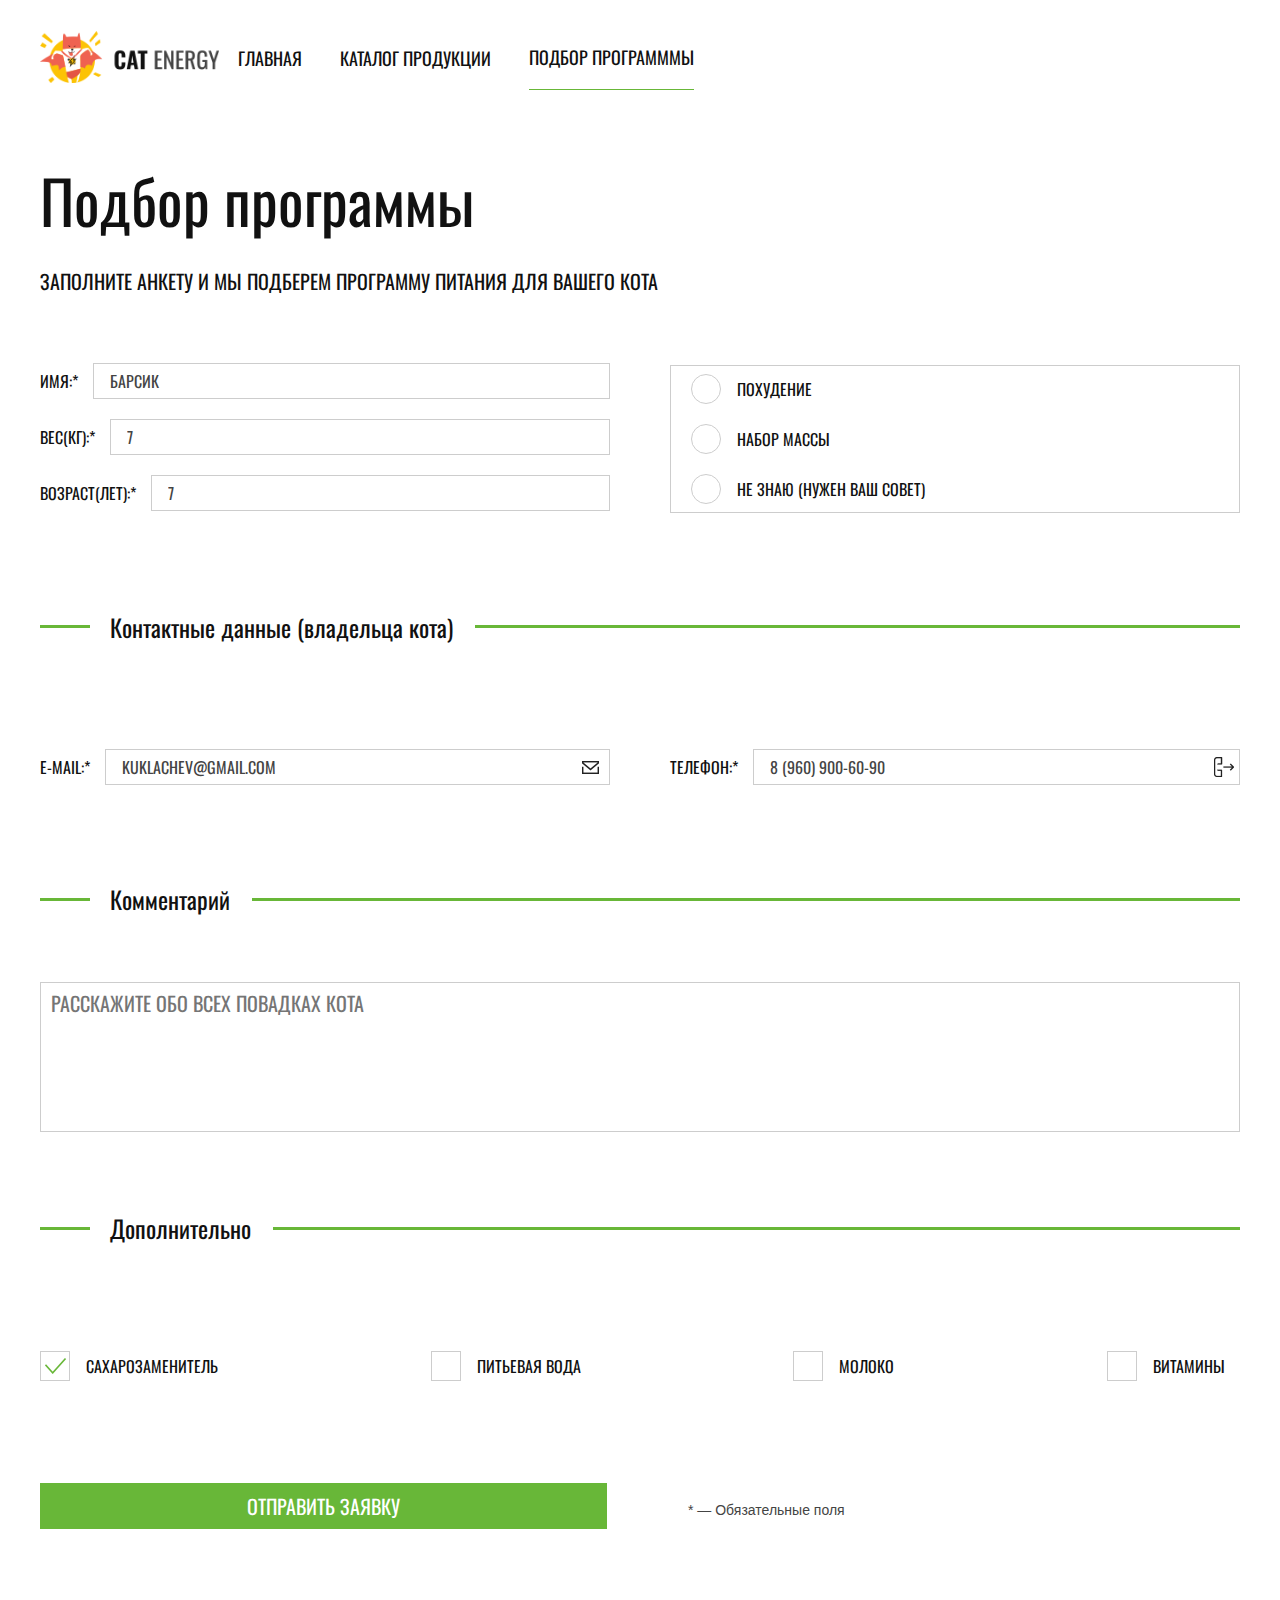
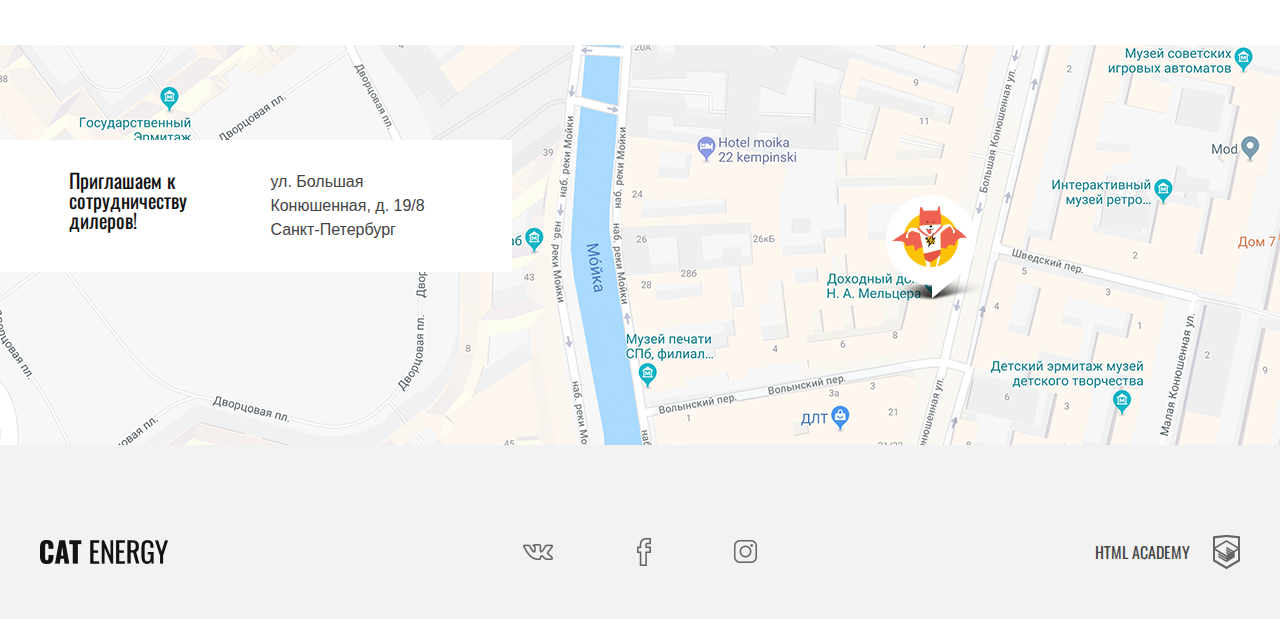
==== form.html @ 874695fe "Add files via upload" ====
<!DOCTYPE html>
<html lang="en">
<head>
    <meta charset="UTF-8">
    <meta http-equiv="X-UA-Compatible" content="IE=edge">
    <meta name="viewport" content="width=device-width, initial-scale=1.0">
    <link rel="stylesheet" href="css/style.css">
    <link href="https://fonts.googleapis.com/css2?family=Oswald&display=swap" rel="stylesheet">
    <title>Form</title>
</head>
<body>
    <header class="header ">
        <div class="header__content ounter ">
            <div class="header__menu menu inner ">
                
                <div class="menu__logo logo ">
                    <a href="index.html">
                        <img src="img/logo-mobile.svg.png" alt="Логотип" width="33px" class="logo__modile logo">
                    </a>
                    <a href="index.html">
                        <img src="img/logo-desktop.svg.png" alt="Логотип" width="202px" class="logo__main logo">
                    </a>
                </div>

                
                    <div class="logo__center">
                        <img src="img/logo-mobile-header.svg.png" alt="Логотип" width="101px" class="logo__center">
                    </div>
               

                <div class="menu__burger ">
                    <span class="menu__burger-item">

                    </span>
                </div>
                
                <nav class="menu__nav">
                    
                    <ul class="menu__list">
                        <il class="menu__item">

                            <a href="index.html" class="menu__link menu__alt">
                                Главная
                            </a>
                        </il>
                        <il class="menu__item">

                            <a href="catalog.html" class="menu__link menu__alt">
                                Каталог продукции
                            </a>
                        </il>
                        <il class="menu__item">

                            <a href="form.html" class="menu__link  menu__alt menu__checked-alt">
                                Подбор программмы
                            </a>
                        </il>
                    </ul>
                </nav>
            </div>
        </div>
    </header>

    <main class="main">
        <form action="" class="form ounter">

            <div class="form__content inner">
                <h2 class="form__title title">
                    Подбор программы
                </h2>

                <p class="form__big-text big-text">
                    Заполните анкету и мы подберем 
                    программу питания для вашего кота
                </p>

                <div class="form__wrapper">
                    <div class="form__wrapper-info">
                        <label class="form__label label">
                            <span class="form__characteristic">Имя:*</span>
                            <input type="text" class="form__input" placeholder="Барсик">
                        </label>

                        <label class="form__label label">
                            <span class="form__characteristic">Вес(кг):*</span>
                            <input type="text" class="form__input" placeholder="7">
                        </label>

                        <label class="form__label label">
                            <span class="form__characteristic">Возраст(лет):*</span>
                            <input type="text" class="form__input" placeholder="7">
                        </label>
                    </div>

                    <div class="form__radio-wrapper form__wrapper-info">
                        <label class=" form__label-radio form__label ">
                            <input type="radio" class="form__radio visually-hidden"name="1"  >
                            <span class="radio-button"></span>
                            <span class="form__characteristic">Похудение</span>
                        </label>

                        <label class=" form__label-radio form__label">
                            <input type="radio" class="form__radio visually-hidden" name="2" >
                            <span class="radio-button"></span>
                            <span class="form__characteristic">Набор массы</span>
                        </label>

                        <label class=" form__label-radio form__label">
                            <input type="radio" class="form__radio visually-hidden" name="3" >
                            <span class="radio-button"></span>
                            <span class="form__characteristic">Не знаю (нужен ваш совет)</span>
                        </label>

                        
                    </div>
                </div>
            </div>

            <div class="form__content inner">
                <h3 class="form__subtitle subtitle">
                    Контактные данные (владельца кота)
                </h3>

                <div class="form__wrapper">
                    
                    <div class="form__wrapper-info">
                        
                        <label class="form__label label">
                            <span class="form__characteristic">E-mail:*</span>

                            <input type="email" class="form__input form__email" placeholder="kuklachev@gmail.com">
                        </label>
                    </div>

                    <div class="form__wrapper-info form__wrapper-number ">
                        <label class="form__label label ">
                            <span class="form__characteristic">Телефон:*</span>

                            <input type="tel" class="form__input form__humber" placeholder="8 (960) 900-60-90" >
                        </label>
                    </div>
                </div>

            </div>

            <div class="form__content inner">
                <h3 class="form__subtitle subtitle">
                    Комментарий
                </h3>

          
                    <div class="form__wrapper-info form__wrapper-comment">
                        <textarea class="form__area" placeholder="Расскажите обо всех повадках кота"></textarea>
                    </div>
               
            </div>


            <div class="form__content inner">
                <h3 class="form__subtitle subtitle">
                    Дополнительно
                </h3>
                <div class="form__wrapper form__checkbox-wrapper">

                    
                    <label class=" form__label-checkbox  ">
                        <input type="checkbox" class="form__input-checkbox visually-hidden" checked >
                        <span class="checkbox"></span>
                        <span class="form__characteristic">Сахарозаменитель</span>
                    </label>
    
                    <label class=" form__label-checkbox ">
                        <input type="checkbox" class="form__input-checkbox visually-hidden"  >
                        <span class="checkbox"></span>
                        <span class="form__characteristic">Питьевая вода</span>
                    </label>
    
                    <label class=" form__label-checkbox  ">
                        <input type="checkbox" class="form__input-checkbox visually-hidden"  >
                        <span class="checkbox"></span>
                        <span class="form__characteristic">Молоко</span>
                    </label>
    
                    <label class=" form__label-checkbox ">
                        <input type="checkbox" class="form__input-checkbox visually-hidden">
                        <span class="checkbox"></span>
                        <span class="form__characteristic">Витамины</span>
                    </label>
    
                    
                </div>
               
            </div>

            <div class="form__content inner">
                <div class="form__button">

                    <button type="submit" class=" button">
                        Отправить заявку
                    </button>
    
                    <p class="text__little">
                        * — Обязательные поля
                    </p>

                </div>

            </div>

            
        </form>
    </main>

    <section class="map">
        <div class="ounter">
            <div class="map__content ">
                <p class="map__text-big">
                    Приглашаем к сотрудничеству дилеров!
                </p>

                <p class="map__adress">
                    ул. Большая
                    Конюшенная, д. 19/8 
                    <span class="city">Санкт-Петербург</span>
                </p>
            </div>
        </div>    
    </section>
    <footer class="footer ">
        <div class="ounter">
            <div class="footer__content inner">
                <div class="footer__logo">
                    <img src="img/footer-logo.svg.png" alt="">
                </div>

                <div class="footer__media">
                    <a href="" class="social-link">
                        <img src="img/vk.svg.png" alt="" class="footer__social-logo">
                    </a>
                    <a href="" class="social-link">
                        <img src="img/fb.svg.png" alt="" class="footer__social-logo">
                    </a>
                    <a href="" class="social-link">
                        <img src="img/insta.svg.png" alt="" class="footer__social-logo">
                    </a>

                </div>

                <div class="footer__html-logo">
                    <p class="footer__academy">
                        <a href="" class="footer__link"> HTML ACADEMY</a>
                    </p>

                    <a href="" >
                        <img src="img/htmlacademy.svg.png" alt="">
                    </a>
                </div>
            </div>
        </div>
    </footer>

    
<script src="js/script.js"></script>
</body>
</html>
---- css/style.css ----
@charset "UTF-8";
/*Обнуление*/
* {
  padding: 0;
  margin: 0;
  border: 0;
}

*, *:before, *:after {
  -moz-box-sizing: border-box;
  -webkit-box-sizing: border-box;
  box-sizing: border-box;
}

:focus, :active {
  outline: none;
}

a:focus, a:active {
  outline: none;
}

nav, footer, header, aside {
  display: block;
}

html, body {
  height: 100%;
  width: 100%;
  font-size: 100%;
  line-height: 1;
  font-size: 14px;
  -ms-text-size-adjust: 100%;
  -moz-text-size-adjust: 100%;
  -webkit-text-size-adjust: 100%;
}

input, button, textarea {
  font-family: inherit;
}

input::-ms-clear {
  display: none;
}

button {
  cursor: pointer;
}

button::-moz-focus-inner {
  padding: 0;
  border: 0;
}

a, a:visited {
  text-decoration: none;
}

a:hover {
  text-decoration: none;
}

ul li {
  list-style: none;
}

img {
  vertical-align: top;
}

h1, h2, h3, h4, h5, h6 {
  font-size: inherit;
  font-weight: 400;
}

/*--------------------*/
/* COLORS */
/* COLORS */
/* MIXINS  */
.visually-hidden {
  position: absolute;
  width: 1px;
  height: 1px;
  margin: -1px;
  border: 0;
  padding: 0;
  white-space: nowrap;
  clip-path: inset(100%);
  clip: rect(0 0 0 0);
  overflow: hidden;
}

.ounter {
  max-width: 767px;
  margin: 0 auto;
}

.inner {
  padding: 0 20px;
}

img {
  max-width: 100%;
}

html {
  height: 100%;
}

button:hover, button:focus {
  opacity: 0.8;
}
button:active {
  opacity: 0.5;
}

body {
  height: 100%;
  font-family: Arial, sans-serif;
}

.header {
  justify-self: flex-start;
  z-index: 5;
  position: relative;
}
.header .header__content {
  padding-top: 11px;
  min-height: 65px;
  z-index: 5;
  position: relative;
}
.header .header__menu {
  display: flex;
  justify-content: space-between;
  align-items: center;
  flex-wrap: wrap;
  position: relative;
}
.header .logo__main {
  display: none;
}
.header .menu__nav {
  width: 100%;
  display: none;
}
.header .logo {
  cursor: pointer;
}
.header .logo:hover, .header .logo:focus {
  opacity: 0.8;
}
.header .logo:active {
  opacity: 0.5;
}
.header .menu__list {
  display: flex;
  flex-direction: column;
  align-items: center;
  margin-top: 20px;
  margin-left: -20px;
  margin-right: -20px;
}
.header .menu__item {
  display: flex;
  justify-content: center;
  border-top: 1px solid #e6e6e6;
  padding: 20px 0;
  width: 100%;
}
.header .menu__link {
  font-family: "Oswald", sans-serif;
  font-size: 20px;
  line-height: 1.25;
  color: #111;
  text-transform: uppercase;
  font-weight: 700;
}
.header .menu__link:hover, .header .menu__link:focus {
  opacity: 0.8;
}
.header .menu__link:active {
  opacity: 0.5;
}
.header .menu__burger {
  width: 24px;
  height: 24px;
  position: relative;
}
.header .menu__burger::before {
  content: "";
  width: 24px;
  height: 2px;
  background-color: #111;
  position: absolute;
  top: 0;
  transition: all 0.5s;
}
.header .menu__burger::after {
  content: "";
  width: 24px;
  height: 2px;
  background-color: #111;
  position: absolute;
  bottom: 0;
  transition: all 0.5s;
}
.header .menu__burger .menu__burger-item {
  width: 24px;
  height: 2px;
  background-color: #111;
  position: absolute;
  margin-top: 11px;
  transition: all 0.5s;
}
.header .burger__actice::before {
  content: "";
  transform: rotate(45deg);
  top: 10px;
  transition: all 0.5s;
}
.header .burger__actice::after {
  content: "";
  transform: rotate(-45deg);
  bottom: 12px;
  transition: all 0.5s;
}
.header .burger__actice .menu__burger-item {
  display: none;
}
.header .burger__actice + .menu__nav {
  display: block;
  position: relative;
}

/* TABLET */
@media (min-width: 768px) {
  .ounter {
    max-width: 1199px;
    margin: 0 auto;
  }

  .inner {
    padding: 0 40px;
  }

  .header {
    padding-top: 20px;
  }
  .header::after {
    background-image: none;
    background-color: white;
  }
  .header .header__menu {
    display: flex;
    flex-wrap: nowrap;
    justify-content: space-between;
    align-items: stretch;
  }
  .header .logo__main {
    display: block;
  }
  .header .logo {
    max-width: 179px;
  }
  .header .logo__modile {
    display: none;
  }
  .header .logo__center {
    display: none;
  }
  .header .menu__burger {
    display: none;
  }
  .header .menu__nav {
    display: block;
    width: auto;
  }
  .header .menu__list {
    flex-direction: row;
    margin-top: 0;
    margin-left: 0;
    margin-right: 0;
  }
  .header .menu__item {
    border-top: none;
    padding: 15px 19px;
    width: auto;
  }
  .header .menu__link {
    font-family: "Oswald", sans-serif;
    font-size: 20px;
    line-height: 1.25;
    color: #111;
    text-transform: uppercase;
    font-weight: normal;
    font-size: 18px;
    padding-bottom: 20px;
  }
  .header .menu__checked {
    border-bottom: 1px solid #68b738;
  }
  .header .menu__checked-alt {
    border-bottom: 1px solid #68b738;
  }
}
/* TABLET */
/* DEKSTOP */
@media (min-width: 1200px) {
  .ounter {
    max-width: 1300px;
    margin: 0 auto;
  }

  .header-index::after {
    content: "";
    width: 50%;
    min-height: 750px;
    position: absolute;
    top: 0;
    z-index: 1;
    right: 0;
    bottom: 0;
    background-color: #68b738;
    background-image: url("/img/index-background-desktop.jpg");
    background-repeat: no-repeat;
    background-size: cover;
    background-position: 50% 50%;
  }

  .header {
    z-index: 5;
    position: relative;
  }
  .header .menu__nav {
    z-index: 5;
    align-items: center;
  }
  .header .menu__logo {
    padding-bottom: 20px;
  }
  .header .menu__checked {
    border-bottom: 1px solid white;
  }
  .header .menu__link {
    color: white;
  }
  .header .menu__alt {
    color: #111;
  }
}
/* DEKSTOP */
.first-screen {
  position: relative;
  z-index: 10;
}
.first-screen::after {
  content: "";
  width: 100%;
  height: 350px;
  position: absolute;
  top: -25px;
  right: 0;
  bottom: 0;
  z-index: 1;
  background-color: #68b738;
  background-image: url("/img/index-background-mobile.png");
  background-repeat: no-repeat;
  background-size: cover;
  background-position: 50%;
}
@media (min-width: 768px) {
  .first-screen {
    min-height: 700px;
  }
  .first-screen::after {
    display: none;
  }
}

.preview {
  position: relative;
  z-index: 10;
}
.preview .preview__content {
  text-align: center;
}
.preview .preview__title {
  font-family: "Oswald", sans-serif;
  font-size: 60px;
  line-height: 1;
  color: #111;
  font-size: 36px;
  color: white;
}
.preview .title {
  margin-top: 45px;
  margin-bottom: 19px;
}
.preview .preview__text {
  font-family: Arial;
  font-size: 16px;
  line-height: 1.5;
  color: #444;
  color: white;
  text-transform: uppercase;
}
.preview .mobile-img {
  margin-top: 29px;
  margin-bottom: 3px;
}
.preview .preview__link {
  display: block;
  font-family: "Oswald", sans-serif;
  font-size: 20px;
  line-height: 1.25;
  background-color: #68b738;
  width: 100%;
  padding: 13px 0;
  color: white;
  text-transform: uppercase;
}
.preview .preview__contain-img {
  display: none;
}
@media (min-width: 768px) {
  .preview .ounter {
    max-width: 1199px;
    margin: 0 auto;
  }
  .preview .inner {
    padding: 0 40px;
  }
  .preview .preview__content {
    max-width: 87%;
    margin: 0 auto;
    align-items: flex-start;
    position: relative;
    z-index: 10;
    text-align: left;
  }
  .preview .preview__title {
    color: #111;
    position: relative;
    z-index: 10;
    margin-bottom: 33px;
    max-width: 80%;
    font-size: 60px;
  }
  .preview .preview__text {
    color: #111;
    position: relative;
    z-index: 10;
    font-size: 20px;
  }
  .preview .preview__link {
    margin-top: 46px;
    position: relative;
    z-index: 10;
    width: 245px;
    text-align: center;
  }
  .preview .preview__link:hover, .preview .preview__link:focus {
    opacity: 0.8;
  }
  .preview .preview__link:active {
    opacity: 0.5;
  }
  .preview .mobile-img {
    display: none;
  }
  .preview .preview__contain-img {
    display: block;
    position: absolute;
    z-index: 5;
    top: 70%;
  }
}
@media (min-width: 1200px) {
  .preview .ounter {
    max-width: 1300px;
    margin: 0 auto;
  }
  .preview .preview__content {
    display: flex;
    justify-content: start;
    text-align: left;
  }
  .preview .preview__wrapper {
    flex-basis: 42%;
  }
  .preview .preview__title {
    max-width: 100%;
  }
  .preview .preview__contain-img {
    flex: 2;
    position: relative;
    left: -7%;
  }
}

.categories {
  margin-top: 22px;
}
.categories .categories__content {
  display: flex;
  flex-direction: column;
}
.categories .categories__item + .categories__item {
  margin-top: 20px;
}
.categories .item__body {
  background-color: #f2f2f2;
  min-height: 266px;
}
.categories .item__content {
  max-width: 100%;
  padding-top: 39px;
  padding-left: 21px;
  padding-right: 21px;
  position: relative;
}
.categories .item__content::before {
  content: "";
  position: absolute;
  width: 50px;
  height: 50px;
  background-color: #68b738;
  border-radius: 100%;
  top: 30px;
}
.categories .item__subtitle {
  font-family: "Oswald", sans-serif;
  font-size: 36px;
  line-height: 1.03;
  color: #111;
  text-transform: uppercase;
  font-size: 24px;
  text-align: center;
}
.categories .item__text {
  font-family: Arial;
  font-size: 16px;
  line-height: 1.5;
  color: #444;
  font-size: 14px;
  line-height: 1.3;
  border-bottom: 1px solid #e4e4e4;
}
.categories .text {
  margin-top: 36px;
  padding-bottom: 23px;
  margin-bottom: 20px;
}
.categories .item__link {
  font-family: "Oswald", sans-serif;
  font-size: 20px;
  line-height: 1.25;
  font-size: 16px;
  line-height: 1;
  color: #111;
  text-transform: uppercase;
}
.categories .item__link:hover, .categories .item__link:focus {
  opacity: 0.8;
}
.categories .item__link:active {
  opacity: 0.5;
}
.categories .slim::before, .categories .slim-pro::before {
  content: "";
  width: 100px;
  height: 50px;
  background-repeat: no-repeat;
  position: absolute;
}
.categories .slim::before {
  background-image: url("/img/slim mobail.png");
  top: 25px;
  left: 30px;
}
.categories .slim-pro {
  padding-left: 35px;
}
.categories .slim-pro::before {
  background-image: url("/img/pro-mobail.png");
  top: 45px;
  left: 15px;
}
.categories .arrow {
  display: inline-block;
  vertical-align: middle;
  margin-top: 3px;
  margin-left: 10px;
}
@media (min-width: 768px) {
  .categories .item__content {
    position: relative;
  }
  .categories .item__content::before {
    content: "";
    position: absolute;
    width: 200px;
    height: 200px;
    background-color: #68b738;
    border-radius: 100%;
    top: 30px;
    left: 65%;
    z-index: 1;
  }
  .categories .item__subtitle {
    font-size: 30px;
    text-align: left;
  }
  .categories .item__text {
    font-size: 16px;
    max-width: 53%;
    border-bottom: none;
  }
  .categories .item__link {
    font-size: 20px;
  }
  .categories .slim::before, .categories .slim-pro::before {
    content: "";
    height: 200px;
    z-index: 5;
  }
  .categories .slim::before {
    width: 150px;
    background-image: url("/img/tablet-slim.png");
    top: 20px;
    left: 69%;
  }
  .categories .slim-pro {
    padding-left: 0;
  }
  .categories .slim-pro::before {
    width: 270px;
    background-image: url("/img/pro tablet.png");
    top: 90px;
    left: 59%;
  }
}
@media (min-width: 1200px) {
  .categories .ounter {
    max-width: 1300px;
    margin: 0 auto;
  }
  .categories .item__body {
    max-width: 570px;
  }
  .categories .categories__content {
    flex-direction: row;
    justify-content: space-between;
  }
  .categories .categories__item + .categories__item {
    margin: 0;
    margin-left: 15px;
  }
  .categories .categories__item {
    max-width: 100%;
  }
  .categories .item__content {
    padding-bottom: 20px;
  }
  .categories .item__content::before {
    content: "";
    position: absolute;
    width: 100px;
    height: 100px;
    background-color: #68b738;
    border-radius: 100%;
    top: 30px;
    left: 25px;
    z-index: 1;
  }
  .categories .item__subtitle {
    text-align: center;
    padding-top: 25px;
  }
  .categories .slim::before {
    width: 100px;
    height: 100px;
    background-image: url("/img/cat-slim-desk.png");
    top: 20px;
    left: 40px;
  }
  .categories .slim-pro {
    padding-left: 0;
  }
  .categories .slim-pro::before {
    width: 150px;
    height: 70px;
    background-image: url("/img/cat-pro-desk.png");
    top: 55px;
    left: 15px;
  }
  .categories .item__text {
    max-width: 100%;
    padding-top: 55px;
    padding-left: 25px;
  }
  .categories .item__link {
    padding-left: 25px;
  }
}

.advantages {
  margin-top: 32px;
}
.advantages .advantages__content {
  margin-top: 80px;
}
.advantages .advantages__title {
  font-family: "Oswald", sans-serif;
  font-size: 60px;
  line-height: 1;
  color: #111;
  font-size: 36px;
}
.advantages .advantages__item {
  display: flex;
  justify-content: start;
  align-items: center;
  margin-top: 35px;
}
.advantages .advatages__img-contain {
  background-color: #68b738;
  width: 60px;
  height: 60px;
  margin-right: 20px;
}
.advantages .advatages__img {
  position: relative;
  top: 50%;
  left: 50%;
  transform: translate(-50%, -50%);
}
.advantages .advantages__text {
  font-family: Arial;
  font-size: 16px;
  line-height: 1.5;
  color: #444;
  font-size: 14px;
  max-width: 75%;
}
@media (min-width: 768px) {
  .advantages .advantages__wrapper {
    display: flex;
    flex-wrap: wrap;
  }
  .advantages .advantages__item {
    max-width: 50%;
    flex-direction: column;
    align-items: flex-start;
    position: relative;
  }
  .advantages .item__one {
    margin-bottom: 100px;
  }
  .advantages .item__one::after {
    content: "";
    width: 120px;
    height: 230px;
    position: absolute;
    background-image: url("/img/1.png");
    top: 0;
    right: 20%;
    background-repeat: no-repeat;
    z-index: 1;
  }
  .advantages .item__two {
    margin-bottom: 100px;
  }
  .advantages .item__two::after {
    content: "";
    width: 120px;
    height: 230px;
    position: absolute;
    background-image: url("/img/2.png");
    top: 0;
    right: 20%;
    background-repeat: no-repeat;
  }
  .advantages .item__three {
    margin-bottom: 100px;
  }
  .advantages .item__three::after {
    content: "";
    width: 120px;
    height: 230px;
    position: absolute;
    background-image: url("/img/3.png");
    top: 0;
    right: 20%;
    background-repeat: no-repeat;
  }
  .advantages .item__four {
    margin-bottom: 100px;
  }
  .advantages .item__four::after {
    content: "";
    width: 120px;
    height: 230px;
    position: absolute;
    background-image: url("/img/4.png");
    top: 0;
    right: 20%;
    background-repeat: no-repeat;
  }
  .advantages .advatages__img-contain {
    width: 80px;
    height: 80px;
    margin: 0;
  }
  .advantages .advantages__title {
    font-family: "Oswald", sans-serif;
    font-size: 60px;
    line-height: 1;
    color: #111;
  }
  .advantages .advantages__text {
    margin-top: 20px;
    font-family: Arial;
    font-size: 16px;
    line-height: 1.5;
    color: #444;
    position: relative;
    z-index: 10;
  }
}
@media (min-width: 1200px) {
  .advantages .advantages__wrapper {
    display: flex;
  }
  .advantages .advantages__item {
    margin-top: 63px;
    max-width: 25%;
  }
  .advantages .item__one::after, .advantages .item__two::after, .advantages .item__three::after, .advantages .item__four::after {
    right: 0;
  }
}

.example {
  margin-top: 75px;
  position: relative;
  padding-bottom: 50px;
  z-index: 10;
}
.example::before {
  content: "";
  position: absolute;
  background-color: #f2f2f2;
  top: 0;
  left: 0;
  right: 0;
  bottom: 0;
  z-index: 6;
}
.example .example__content {
  padding-top: 33px;
  position: relative;
  z-index: 15;
}
.example .example__titile {
  font-family: "Oswald", sans-serif;
  font-size: 60px;
  line-height: 1;
  color: #111;
  font-size: 36px;
  margin-bottom: 33px;
}
.example .example__text {
  font-family: Arial;
  font-size: 16px;
  line-height: 1.5;
  color: #444;
  font-size: 14px;
}
.example .example__wrapper {
  display: flex;
  flex-wrap: wrap;
  justify-content: space-between;
}
.example .example__item {
  flex-grow: 1;
  margin-top: 27px;
  width: 124px;
  text-align: center;
  border-radius: 3px;
  border: solid 1px #cdcdcd;
  position: relative;
  z-index: 6;
}
.example .example__item + .example__item {
  margin-left: 10px;
}
.example .example__big-text {
  font-family: "Oswald", sans-serif;
  font-size: 20px;
  line-height: 1;
  color: #111;
  font-size: 24px;
  padding-bottom: 12px;
  position: relative;
  top: 25%;
}
.example .little__text {
  position: relative;
  z-index: 15;
  background-color: #f2f2f2;
  top: 15px;
  display: inline-block;
  width: 85px;
  padding: 0 7px;
  font-size: 12px;
  line-height: 1;
  color: #444;
}
.example .cat-big {
  display: none;
}
.example .cost {
  font-family: "Oswald", sans-serif;
  font-size: 36px;
  line-height: 1.03;
  color: #111;
  font-size: 14px;
  margin-top: 35px;
  text-align: center;
  color: #111;
  text-transform: uppercase;
  max-width: 100%;
  flex-grow: 6;
  align-self: center;
}
.example .example__before-after {
  margin-top: 44px;
  text-align: center;
}
.example .example__label {
  display: flex;
  align-items: center;
  justify-content: center;
  font-family: Arial;
  font-size: 16px;
  line-height: 1.5;
  color: #444;
  text-transform: uppercase;
  color: #111;
  font-family: "Oswald", sans-serif;
}
.example .example__big-range {
  display: none;
}
.example .example__range {
  -webkit-appearance: none;
  -moz-appearance: none;
  width: 84px;
  height: 14px;
  border-radius: 6px;
  border: solid 1px #cdcdcd;
  cursor: pointer;
  margin: 0 18px;
  position: relative;
}
.example .example__range::-webkit-slider-thumb {
  -moz-appearance: none;
  -webkit-appearance: none;
  width: 36px;
  height: 6px;
  border-radius: 3px;
  background-color: #68b738;
}
@media (min-width: 768px) {
  .example::before {
    top: 50%;
  }
  .example .example__titile {
    font-family: "Oswald", sans-serif;
    font-size: 60px;
    line-height: 1;
    color: #111;
  }
  .example .example__wrapper {
    justify-content: flex-start;
  }
  .example .example__item {
    padding-bottom: 15px;
  }
  .example .example__text {
    font-size: 16px;
  }
  .example .example__label span {
    border-bottom: 1px dotted #dcdcdc;
  }
  .example .example__label:hover span, .example .example__label:focus span {
    border-bottom: 1px solid #dcdcdc;
  }
  .example input[type=range].example__big-range:hover::-webkit-slider-thumb, .example input[type=range].example__big-range:focus::-webkit-slider-thumb {
    background-image: url("/img/slider control hover.png");
  }
  .example input[type=range].example__big-range span {
    border-bottom: 1px solid #dcdcdc;
  }
  .example .example__big-text {
    font-size: 30px;
    padding-bottom: 15px;
  }
  .example .little__text {
    background-color: white;
    font-size: 14px;
    width: auto;
    top: 21px;
  }
  .example .cat-mobile {
    display: none;
  }
  .example .example__item + .example__item {
    margin-left: 45px;
  }
  .example .cat-big {
    display: block;
    margin: 0 auto;
  }
  .example .cost {
    font-size: 20px;
    text-align: right;
  }
  .example .cost .price {
    display: block;
    margin-top: 11px;
  }
  .example .example__range {
    display: none;
  }
  .example .example__big-range {
    -webkit-appearance: none;
    -moz-appearance: none;
    display: block;
    margin: 0 15px;
    width: 428px;
    height: 6px;
    border-radius: 2.5px;
    background-color: #dcdcdc;
    cursor: pointer;
    position: relative;
    z-index: 1;
  }
  .example .example__big-range::-webkit-slider-thumb {
    -moz-appearance: none;
    -webkit-appearance: none;
    width: 40px;
    height: 40px;
    border-radius: 100%;
    background-image: url("/img/slider control.png");
    background-repeat: no-repeat;
    background-size: cover;
  }
}
@media (min-width: 1200px) {
  .example::before {
    top: 20%;
    z-index: 5;
  }
  .example .example__titile {
    padding-bottom: 50px;
  }
  .example .example__content {
    display: flex;
    justify-content: space-between;
    align-items: center;
    padding-top: 0;
  }
  .example .example__description {
    flex: 1;
    align-self: end;
  }
  .example .example__wrapper {
    margin-top: 71px;
  }
  .example .example__item {
    margin-bottom: 62px;
  }
  .example .cost {
    text-align: left;
  }
  .example .cost .price {
    display: inline-block;
    margin-left: 64px;
  }
  .example .example__before-after {
    flex: 2;
    align-self: end;
    display: flex;
    flex-direction: column;
    align-items: flex-end;
    position: relative;
  }
  .example .little__text {
    background-color: #f2f2f2;
  }
  .example .cat-big {
    margin: 0;
    position: absolute;
    bottom: 100%;
    left: 20%;
  }
}

.map {
  background-image: url("/img/map-pin.png");
  background-repeat: no-repeat;
  background-position: 80%;
  background-size: cover;
  min-height: 400px;
}
.map .map__content {
  max-width: 100%;
  background-color: white;
  display: flex;
  justify-content: space-between;
  padding: 30px 20px;
}
.map .map__text-big {
  font-family: "Oswald", sans-serif;
  font-size: 20px;
  line-height: 1;
  color: #111;
  font-size: 16px;
  max-width: 40%;
}
.map .map__adress {
  max-width: 50%;
  font-family: Arial;
  font-size: 16px;
  line-height: 1.5;
  color: #444;
  font-size: 14px;
}
@media (min-width: 768px) {
  .map .map__content {
    padding-left: 40px;
    padding-right: 40px;
  }
  .map .map__text-big {
    max-width: 25%;
    font-size: 20px;
  }
  .map .map__adress {
    font-size: 16px;
    max-width: 25%;
  }
}
@media (min-width: 1200px) {
  .map {
    padding-top: 95px;
  }
  .map .map__content {
    justify-content: space-evenly;
    max-width: 40%;
  }
  .map .map__text-big {
    flex: 1;
    max-width: 40%;
  }
  .map .map__adress {
    flex: 1;
    max-width: 40%;
  }
}

.footer {
  position: relative;
  padding-top: 40px;
  background-color: #f2f2f2;
}
.footer .footer__content {
  display: flex;
  flex-direction: column;
  align-items: center;
}
.footer .footer__media {
  display: flex;
  flex-direction: row;
  align-items: center;
  justify-content: space-evenly;
  padding: 22px 0;
  margin: 31px 0;
  border-top: 1px solid #e4e4e4;
  border-bottom: 1px solid #e4e4e4;
  width: 100%;
}
.footer .footer__link {
  font-family: "Oswald", sans-serif;
  font-size: 20px;
  line-height: 1.25;
  font-size: 16px;
  color: #444;
}
.footer .footer__html-logo {
  display: flex;
  align-items: center;
  width: 100%;
  justify-content: space-between;
}
@media (min-width: 768px) {
  .footer .footer__content {
    width: 100%;
    flex-direction: row;
    justify-content: space-between;
  }
  .footer .footer__logo {
    flex: 1;
  }
  .footer .footer__media {
    flex: 1;
    border: none;
    width: auto;
  }
  .footer .footer__html-logo {
    flex: 1;
    justify-content: flex-end;
  }
  .footer .footer__link {
    padding-right: 23px;
  }
}
.form__content {
  margin-bottom: 82px;
}
.form__content .title {
  font-family: "Oswald", sans-serif;
  font-size: 60px;
  line-height: 1;
  color: #111;
  font-size: 36px;
}
.form__content .form__big-text {
  margin-top: 36px;
  margin-bottom: 26px;
}
.form__content .big-text {
  font-family: "Oswald", sans-serif;
  font-size: 20px;
  line-height: 1;
  color: #111;
  font-size: 14px;
  text-transform: uppercase;
}
.form__content .subtitle {
  font-family: "Oswald", sans-serif;
  font-size: 36px;
  line-height: 1.03;
  color: #111;
  font-size: 24px;
}
.form__content .form__subtitle {
  display: flex;
  align-items: center;
  justify-content: space-between;
}
.form__content .form__subtitle::after {
  content: "";
  width: 50%;
  flex-grow: 1;
  height: 3px;
  margin-left: 22px;
  background-color: #68b738;
}
.form__content .form__wrapper-info {
  margin-top: 20px;
}
.form__content .form__label, .form__content .form__label-checkbox {
  display: flex;
  align-items: center;
  max-width: 567px;
}
.form__content .form__label-checkbox {
  margin-top: 20px;
}
.form__content .form__characteristic {
  text-transform: uppercase;
  color: #222;
  font-family: "Oswald", sans-serif;
  font-size: 20px;
  line-height: 1;
  color: #111;
  font-size: 16px;
}
.form__content .form__input {
  flex: 1;
  border: solid 1px #cdcdcd;
  padding: 5px 0 5px 16px;
  text-transform: uppercase;
  font-family: "Oswald", sans-serif;
  font-size: 20px;
  line-height: 1;
  color: #111;
  font-size: 16px;
}
.form__content .form__input::placeholder {
  color: #444;
}
.form__content .form__email, .form__content .form__humber {
  background-repeat: no-repeat;
  padding-right: 37px;
}
.form__content .form__email {
  background-image: url("/img/mail.svg.png");
  background-position: 98% 50%;
}
.form__content .form__humber {
  background-image: url("/img/phone.svg.png");
  background-position: 99% 50%;
}
.form__content .form__area {
  width: 100%;
  min-height: 150px;
  border: solid 1px #cdcdcd;
  resize: none;
  padding: 10px;
  font-family: "Oswald", sans-serif;
  font-size: 20px;
  line-height: 1;
  color: #111;
  font-size: 16px;
  color: #444;
  text-transform: uppercase;
}
.form__content .form__characteristic {
  padding-right: 15px;
}
.form__content .form__radio {
  margin-top: 23px;
  padding: 20px 0;
  border-top: solid 1px #ededed;
  border-bottom: solid 1px #ededed;
  max-width: 567px;
}
.form__content .radio-button {
  width: 30px;
  height: 30px;
  border: solid 1px #cdcdcd;
  border-radius: 100%;
  margin-right: 16px;
}
.form__content .form__radio:checked, .form__content .form__radio:focus + .radio-button {
  background-image: url("/img/radio-active.png");
  background-repeat: no-repeat;
  background-position: center;
}
.form__content .form__label + .form__label {
  margin-top: 20px;
}
.form__content .checkbox {
  width: 30px;
  height: 30px;
  border: solid 1px #cdcdcd;
  margin-right: 16px;
}
.form__content .form__input-checkbox:checked + .checkbox {
  background-image: url("/img/tick.svg.png");
  background-repeat: no-repeat;
  background-position: center;
}
.form__content .form__button {
  text-align: center;
}
.form__content .button {
  background-color: #68b738;
  font-family: "Oswald", sans-serif;
  font-size: 20px;
  line-height: 1;
  color: #111;
  font-size: 16px;
  color: white;
  padding: 13px 0;
  text-transform: uppercase;
  width: 100%;
  margin-bottom: 34px;
}
.form__content .text__little {
  font-family: Arial;
  font-size: 16px;
  line-height: 1.5;
  color: #444;
  font-size: 14px;
  color: #444;
}
@media (min-width: 768px) {
  .form__content .form__checkbox-wrapper {
    display: flex;
    flex-wrap: wrap;
    justify-content: space-between;
    align-items: center;
  }
  .form__content .form__label-checkbox {
    flex-basis: 50%;
  }
  .form__content .title {
    font-family: "Oswald", sans-serif;
    font-size: 60px;
    line-height: 1;
    color: #111;
  }
  .form__content .form__subtitle::before {
    content: "";
    width: 50px;
    flex-shrink: 1;
    height: 3px;
    margin-right: 20px;
    background-color: #68b738;
  }
  .form__content .form__title {
    margin-top: 65px;
  }
  .form__content .big-text {
    font-family: "Oswald", sans-serif;
    font-size: 20px;
    line-height: 1;
    color: #111;
  }
  .form__content .form__big-text {
    max-width: 55%;
    line-height: 1.5;
  }
  .form__content .form__radio-wrapper {
    width: 567px;
    margin-top: 23px;
    border: solid 1px #ededed;
    padding: 20px;
  }
  .form__content .form__area {
    font-size: 20px;
  }
  .form__content .form__button {
    display: flex;
    align-items: baseline;
  }
  .form__content .button {
    font-size: 20px;
    width: 30%;
    margin-right: 60px;
  }
}
@media (min-width: 1200px) {
  .form__content .form__wrapper {
    display: flex;
    align-items: center;
    justify-content: space-between;
    padding: 20px 0;
  }
  .form__content .form__subtitle {
    margin-bottom: 70px;
  }
  .form__content .form__wrapper-info {
    width: 570px;
  }
  .form__content .form__wrapper-comment {
    width: 100%;
  }
  .form__content .form__wrapper-info + .form__wrapper-info {
    margin-left: 20px;
  }
  .form__content .form__label {
    max-width: 100%;
  }
  .form__content .form__radio-wrapper {
    padding: 8px 20px;
    border: solid 1px #cdcdcd;
  }
  .form__content .form__label-checkbox {
    flex-basis: auto;
  }
  .form__content .button {
    width: 567px;
    margin-right: 81px;
  }
}

.catalog__content .catalog__title {
  font-family: "Oswald", sans-serif;
  font-size: 60px;
  line-height: 1;
  color: #111;
  font-size: 36px;
  padding: 0 20px;
}
.catalog__content .title {
  font-family: "Oswald", sans-serif;
  font-size: 60px;
  line-height: 1;
  color: #111;
  font-size: 36px;
}
.catalog__content .catalog__wrapper {
  margin-top: 36px;
  display: flex;
  justify-content: space-around;
  flex-wrap: wrap;
}
.catalog__content .catalog__img-big {
  display: none;
}
.catalog__content .catalog__item {
  width: 320px;
  padding: 10px 20px;
  border: 1px solid #e6e6e6;
}
.catalog__content .catalog__product {
  display: flex;
  align-items: center;
}
.catalog__content .catalog__img-contain {
  width: 144px;
}
.catalog__content .catalog__descriprion {
  display: flex;
  justify-content: space-between;
}
.catalog__content .big__text {
  font-family: "Oswald", sans-serif;
  font-size: 20px;
  line-height: 1;
  color: #111;
  font-size: 16px;
  color: #111;
  text-transform: uppercase;
}
.catalog__content .catalog__big-text {
  margin-bottom: 18px;
}
.catalog__content .text-little {
  font-family: Arial;
  font-size: 16px;
  line-height: 1.5;
  color: #444;
  font-size: 12px;
  color: #444;
}
.catalog__content .catalog__more {
  display: flex;
  flex-direction: column;
  align-items: center;
  text-align: center;
}
.catalog__content .catalog__button {
  width: 100%;
  background-color: #68b738;
  padding: 10px 0;
  text-transform: uppercase;
  font-family: "Oswald", sans-serif;
  font-size: 20px;
  line-height: 1;
  color: #111;
  color: #fff;
  font-size: 16px;
}
.catalog__content .catalog__img-plus {
  width: 30px;
  height: 30px;
  margin: 27px 0;
}
.catalog__content .button-more {
  margin-top: 20px;
  background-color: #f2f2f2;
  color: #444;
}
@media (min-width: 768px) {
  .catalog__content {
    padding: 0 40px;
  }
  .catalog__content .catalog__wrapper {
    justify-content: space-between;
  }
  .catalog__content .catalog__item {
    flex-basis: 45%;
    display: flex;
    flex-direction: column;
    align-items: center;
    width: 324px;
    padding: 10px 20px;
    margin-bottom: 92px;
    border: none;
    position: relative;
    z-index: 5;
  }
  .catalog__content .catalog__item::before {
    content: "";
    position: absolute;
    width: 100%;
    height: 100%;
    top: 50px;
    background-color: #dcdcdc;
    z-index: 1;
  }
  .catalog__content .catalog__item-more {
    flex-basis: 45%;
    display: flex;
    flex-direction: column;
    align-items: center;
    justify-content: space-between;
    width: 324px;
    padding: 10px 20px;
    margin-bottom: 92px;
    border: none;
  }
  .catalog__content .catalog__img-mobail {
    display: none;
    max-width: 195px;
    height: auto;
  }
  .catalog__content .catalog__img-big {
    display: block;
  }
  .catalog__content .catalog__product {
    width: 100%;
    display: block;
    text-align: center;
    position: relative;
    z-index: 5;
  }
  .catalog__content .catalog__title {
    font-family: "Oswald", sans-serif;
    font-size: 60px;
    line-height: 1;
    color: #111;
    padding: 0;
  }
  .catalog__content .catalog__img-contain {
    margin: 0 auto 30px;
  }
  .catalog__content .more-little {
    margin: 0 auto;
  }
  .catalog__content .catalog__descriprion {
    padding-bottom: 5px;
    margin-bottom: 5px;
    border-bottom: 1px solid #e4e4e4;
  }
  .catalog__content .big__text {
    font-size: 20px;
  }
  .catalog__content .little__text {
    font-size: 16px;
  }
  .catalog__content .catalog__button {
    position: relative;
    z-index: 5;
  }
  .catalog__content .catalog__button {
    margin-top: 33px;
  }
  .catalog__content .catalog__img-plus {
    width: 60px;
    height: 60px;
  }
  .catalog__content .more {
    padding-top: 35px;
  }
}
@media (min-width: 1200px) {
  .catalog__content .catalog__item {
    flex-basis: 21%;
    display: flex;
    flex-direction: column;
    align-items: center;
    width: 245px;
    padding: 10px 20px;
    margin-right: 0px;
    margin-bottom: 92px;
    border: none;
    position: relative;
    z-index: 5;
  }
  .catalog__content .catalog__item::before {
    content: "";
    position: absolute;
    width: 100%;
    height: 100%;
    top: 50px;
    background-color: #dcdcdc;
    z-index: 1;
  }
  .catalog__content .catalog__item-more {
    flex-basis: 20%;
    display: flex;
    flex-direction: column;
    align-items: center;
    justify-content: space-between;
    width: 245px;
    padding: 10px 20px;
    margin-bottom: 92px;
    border: none;
  }
}
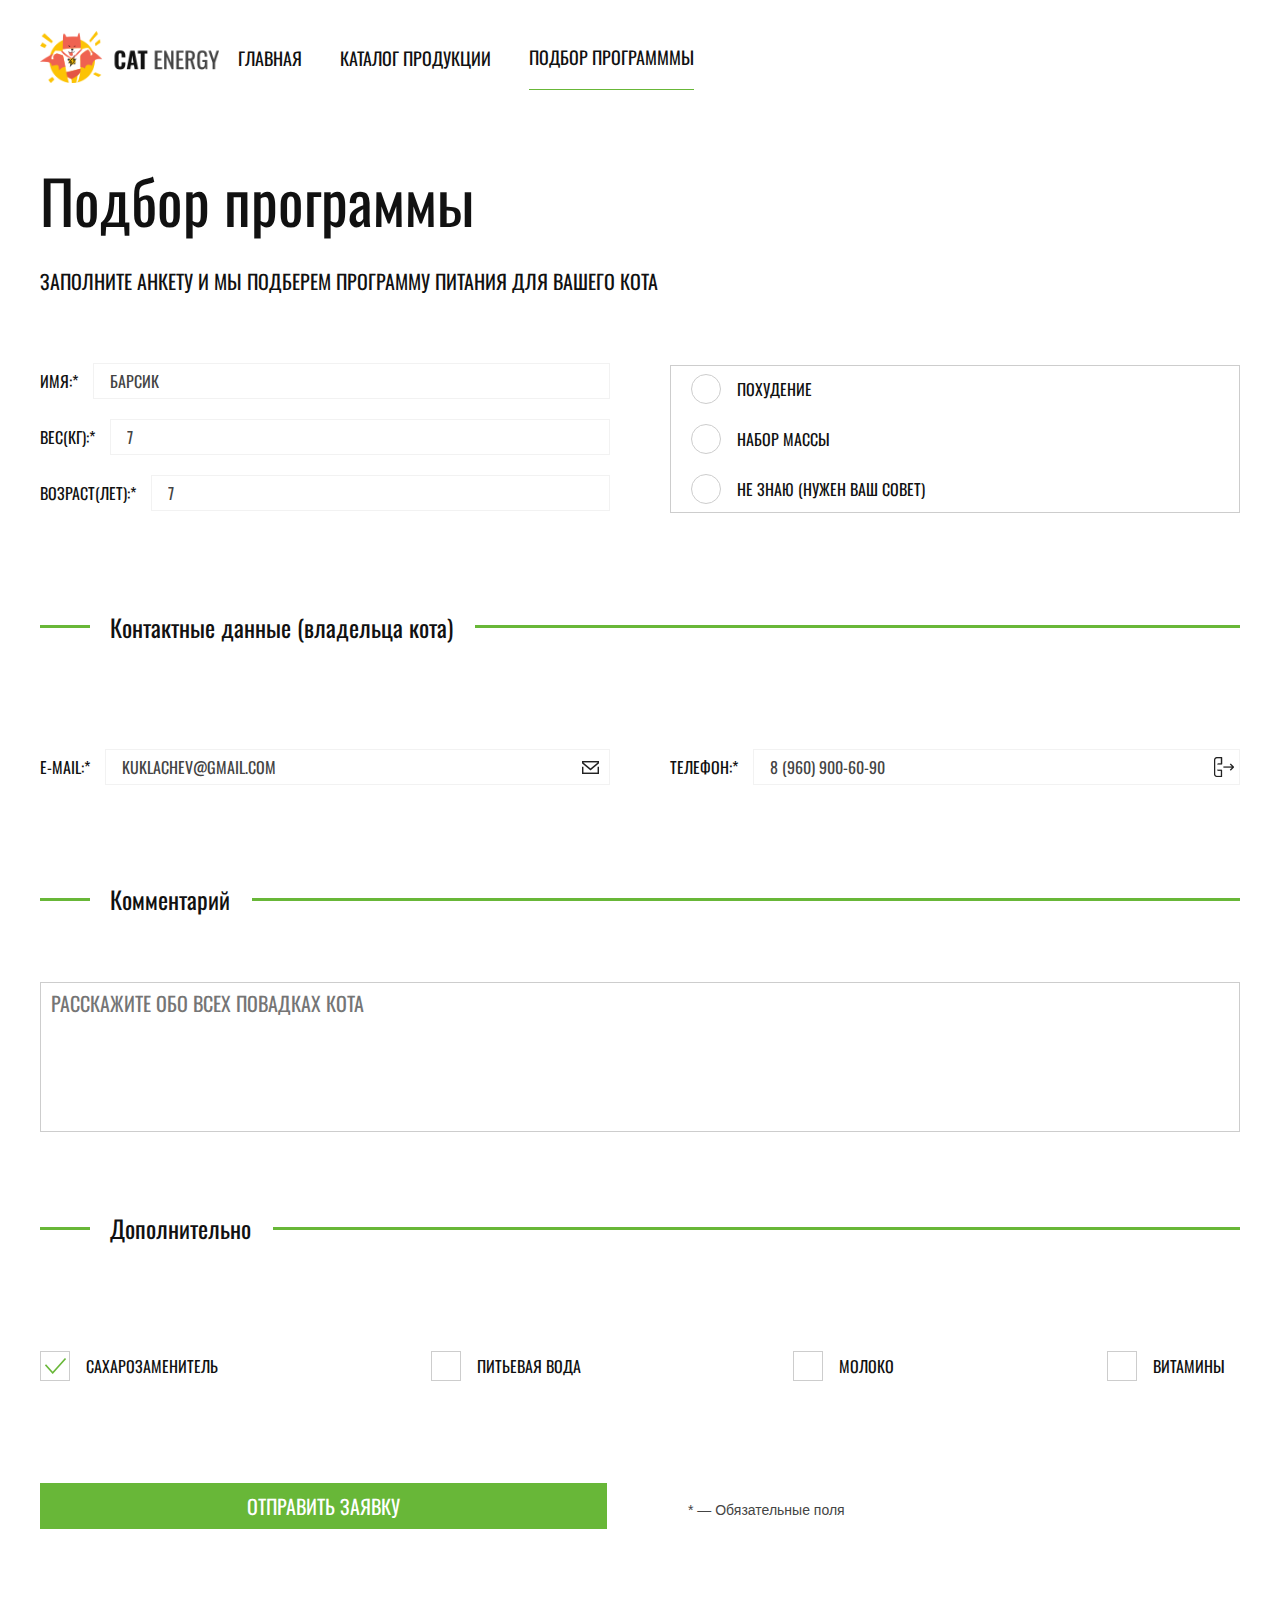
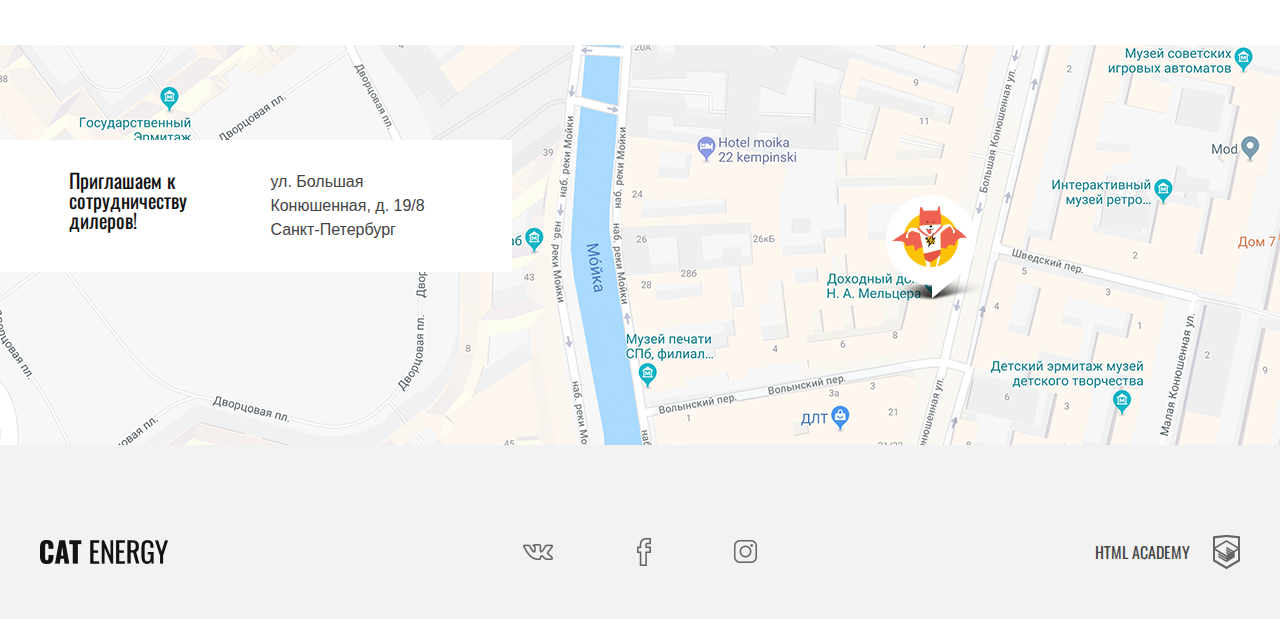
==== commit f2f96799: "Add files via upload" ====
--- a/form.html
+++ b/form.html
@@ -78,35 +78,35 @@
                     <div class="form__wrapper-info">
                         <label class="form__label label">
                             <span class="form__characteristic">Имя:*</span>
-                            <input type="text" class="form__input" placeholder="Барсик">
+                            <input type="text" class="form__input" placeholder="Барсик" required>
                         </label>
 
                         <label class="form__label label">
                             <span class="form__characteristic">Вес(кг):*</span>
-                            <input type="text" class="form__input" placeholder="7">
+                            <input type="number" class="form__input" placeholder="7" required min="1" step="1" max="99">
                         </label>
 
                         <label class="form__label label">
                             <span class="form__characteristic">Возраст(лет):*</span>
-                            <input type="text" class="form__input" placeholder="7">
+                            <input type="number" class="form__input" placeholder="7" required min="1" step="1">
                         </label>
                     </div>
 
                     <div class="form__radio-wrapper form__wrapper-info">
                         <label class=" form__label-radio form__label ">
-                            <input type="radio" class="form__radio visually-hidden"name="1"  >
+                            <input type="radio" class="form__radio visually-hidden" name="1" >
                             <span class="radio-button"></span>
                             <span class="form__characteristic">Похудение</span>
                         </label>
 
                         <label class=" form__label-radio form__label">
-                            <input type="radio" class="form__radio visually-hidden" name="2" >
+                            <input type="radio" class="form__radio visually-hidden" name="1" >
                             <span class="radio-button"></span>
                             <span class="form__characteristic">Набор массы</span>
                         </label>
 
                         <label class=" form__label-radio form__label">
-                            <input type="radio" class="form__radio visually-hidden" name="3" >
+                            <input type="radio" class="form__radio visually-hidden" name="1" >
                             <span class="radio-button"></span>
                             <span class="form__characteristic">Не знаю (нужен ваш совет)</span>
                         </label>
@@ -128,7 +128,7 @@
                         <label class="form__label label">
                             <span class="form__characteristic">E-mail:*</span>
 
-                            <input type="email" class="form__input form__email" placeholder="kuklachev@gmail.com">
+                            <input type="email" class="form__input form__email" placeholder="kuklachev@gmail.com" required>
                         </label>
                     </div>
 
@@ -136,7 +136,7 @@
                         <label class="form__label label ">
                             <span class="form__characteristic">Телефон:*</span>
 
-                            <input type="tel" class="form__input form__humber" placeholder="8 (960) 900-60-90" >
+                            <input type="tel" class="form__input form__humber" placeholder="8 (960) 900-60-90" required >
                         </label>
                     </div>
                 </div>
--- a/css/style.css
+++ b/css/style.css
@@ -322,7 +322,7 @@
     right: 0;
     bottom: 0;
     background-color: #68b738;
-    background-image: url("/img/index-background-desktop.jpg");
+    background-image: url("../img/index-background-desktop.jpg");
     background-repeat: no-repeat;
     background-size: cover;
     background-position: 50% 50%;
@@ -364,7 +364,7 @@
   bottom: 0;
   z-index: 1;
   background-color: #68b738;
-  background-image: url("/img/index-background-mobile.png");
+  background-image: url("../img/index-background-mobile.png");
   background-repeat: no-repeat;
   background-size: cover;
   background-position: 50%;
@@ -575,7 +575,7 @@
   position: absolute;
 }
 .categories .slim::before {
-  background-image: url("/img/slim mobail.png");
+  background-image: url("../img/slim mobail.png");
   top: 25px;
   left: 30px;
 }
@@ -583,7 +583,7 @@
   padding-left: 35px;
 }
 .categories .slim-pro::before {
-  background-image: url("/img/pro-mobail.png");
+  background-image: url("../img/pro-mobail.png");
   top: 45px;
   left: 15px;
 }
@@ -627,7 +627,7 @@
   }
   .categories .slim::before {
     width: 150px;
-    background-image: url("/img/tablet-slim.png");
+    background-image: url("../img/tablet-slim.png");
     top: 20px;
     left: 69%;
   }
@@ -636,7 +636,7 @@
   }
   .categories .slim-pro::before {
     width: 270px;
-    background-image: url("/img/pro tablet.png");
+    background-image: url("../img/pro tablet.png");
     top: 90px;
     left: 59%;
   }
@@ -681,7 +681,7 @@
   .categories .slim::before {
     width: 100px;
     height: 100px;
-    background-image: url("/img/cat-slim-desk.png");
+    background-image: url("../img/cat-slim-desk.png");
     top: 20px;
     left: 40px;
   }
@@ -691,7 +691,7 @@
   .categories .slim-pro::before {
     width: 150px;
     height: 70px;
-    background-image: url("/img/cat-pro-desk.png");
+    background-image: url("../img/cat-pro-desk.png");
     top: 55px;
     left: 15px;
   }
@@ -763,7 +763,7 @@
     width: 120px;
     height: 230px;
     position: absolute;
-    background-image: url("/img/1.png");
+    background-image: url("../img/1.png");
     top: 0;
     right: 20%;
     background-repeat: no-repeat;
@@ -777,7 +777,7 @@
     width: 120px;
     height: 230px;
     position: absolute;
-    background-image: url("/img/2.png");
+    background-image: url("../img/2.png");
     top: 0;
     right: 20%;
     background-repeat: no-repeat;
@@ -790,7 +790,7 @@
     width: 120px;
     height: 230px;
     position: absolute;
-    background-image: url("/img/3.png");
+    background-image: url("../img/3.png");
     top: 0;
     right: 20%;
     background-repeat: no-repeat;
@@ -803,7 +803,7 @@
     width: 120px;
     height: 230px;
     position: absolute;
-    background-image: url("/img/4.png");
+    background-image: url("../img/4.png");
     top: 0;
     right: 20%;
     background-repeat: no-repeat;
@@ -999,7 +999,7 @@
     border-bottom: 1px solid #dcdcdc;
   }
   .example input[type=range].example__big-range:hover::-webkit-slider-thumb, .example input[type=range].example__big-range:focus::-webkit-slider-thumb {
-    background-image: url("/img/slider control hover.png");
+    background-image: url("../img/slider control hover.png");
   }
   .example input[type=range].example__big-range span {
     border-bottom: 1px solid #dcdcdc;
@@ -1054,7 +1054,7 @@
     width: 40px;
     height: 40px;
     border-radius: 100%;
-    background-image: url("/img/slider control.png");
+    background-image: url("../img/slider control.png");
     background-repeat: no-repeat;
     background-size: cover;
   }
@@ -1110,7 +1110,7 @@
 }
 
 .map {
-  background-image: url("/img/map-pin.png");
+  background-image: url("../img/map-pin.png");
   background-repeat: no-repeat;
   background-position: 80%;
   background-size: cover;
@@ -1291,7 +1291,7 @@
 }
 .form__content .form__input {
   flex: 1;
-  border: solid 1px #cdcdcd;
+  border: solid 1px #f2f2f2;
   padding: 5px 0 5px 16px;
   text-transform: uppercase;
   font-family: "Oswald", sans-serif;
@@ -1302,13 +1302,25 @@
 }
 .form__content .form__input::placeholder {
   color: #444;
+}
+.form__content .form__input::-webkit-inner-spin-button {
+  -webkit-appearance: none;
+}
+.form__content .form__input:hover {
+  border: solid 1px #dcdcdc;
+}
+.form__content .form__input:active, .form__content .form__input:focus {
+  border: solid 1px #444;
+}
+.form__content .form__input:required:valid {
+  border: solid 1px #68b738;
 }
 .form__content .form__email, .form__content .form__humber {
   background-repeat: no-repeat;
   padding-right: 37px;
 }
 .form__content .form__email {
-  background-image: url("/img/mail.svg.png");
+  background-image: url("../img/mail.svg.png");
   background-position: 98% 50%;
 }
 .form__content .form__humber {
@@ -1346,10 +1358,13 @@
   border-radius: 100%;
   margin-right: 16px;
 }
-.form__content .form__radio:checked, .form__content .form__radio:focus + .radio-button {
-  background-image: url("/img/radio-active.png");
+.form__content .form__radio:checked + .radio-button, .form__content .form__radio:focus + .radio-button, .form__content .form__radio:hover + .radio-button {
+  background-image: url("../img/radio-active.png");
   background-repeat: no-repeat;
   background-position: center;
+}
+.form__content .form__radio:focus + .radio-button {
+  opacity: 0.6;
 }
 .form__content .form__label + .form__label {
   margin-top: 20px;
@@ -1360,10 +1375,13 @@
   border: solid 1px #cdcdcd;
   margin-right: 16px;
 }
-.form__content .form__input-checkbox:checked + .checkbox {
-  background-image: url("/img/tick.svg.png");
+.form__content .form__input-checkbox:checked + .checkbox, .form__content .form__input-checkbox:hover + .checkbox, .form__content .form__input-checkbox:focus + .checkbox {
+  background-image: url("../img/tick.svg.png");
   background-repeat: no-repeat;
   background-position: center;
+}
+.form__content .form__input-checkbox:focus + .checkbox {
+  opacity: 0.6;
 }
 .form__content .form__button {
   text-align: center;
@@ -1545,6 +1563,11 @@
   flex-direction: column;
   align-items: center;
   text-align: center;
+}
+.catalog__content .catalog__item-more {
+  width: 320px;
+  padding: 10px 20px;
+  border: 1px solid #e6e6e6;
 }
 .catalog__content .catalog__button {
   width: 100%;
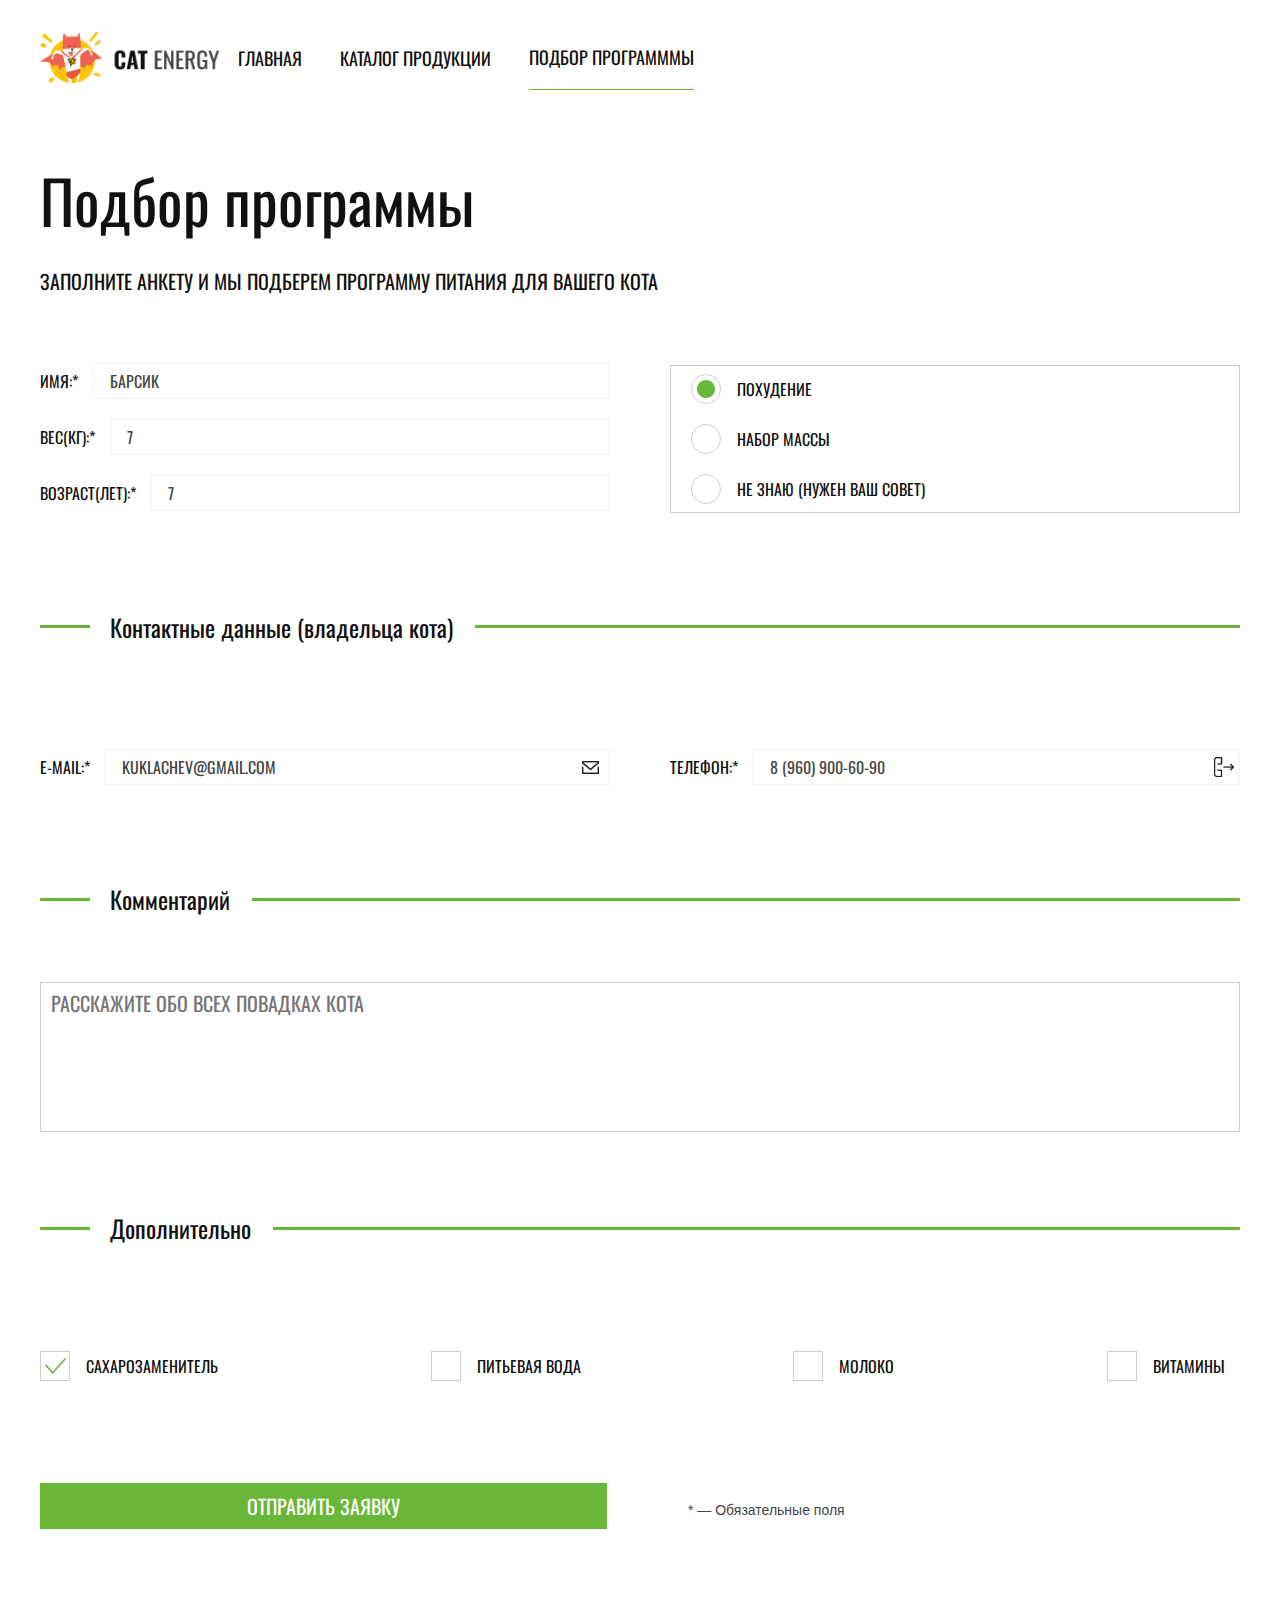
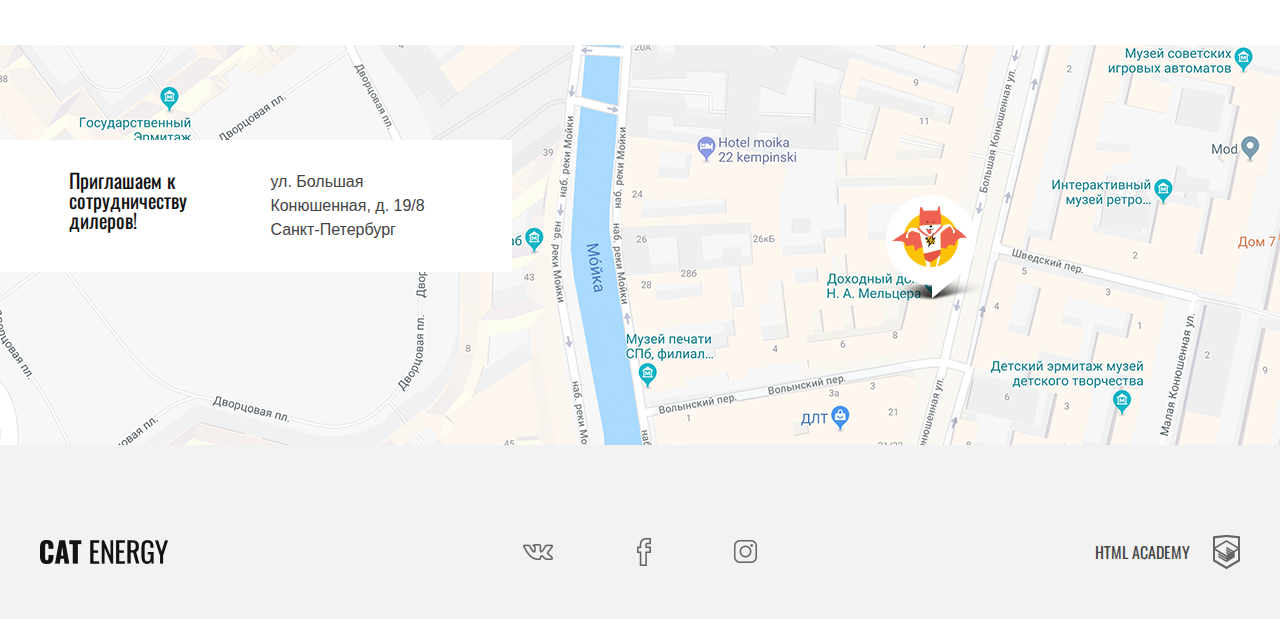
==== commit 849faead: "Add files via upload" ====
--- a/form.html
+++ b/form.html
@@ -94,7 +94,7 @@
 
                     <div class="form__radio-wrapper form__wrapper-info">
                         <label class=" form__label-radio form__label ">
-                            <input type="radio" class="form__radio visually-hidden" name="1" >
+                            <input type="radio" class="form__radio visually-hidden" checked name="1" >
                             <span class="radio-button"></span>
                             <span class="form__characteristic">Похудение</span>
                         </label>
